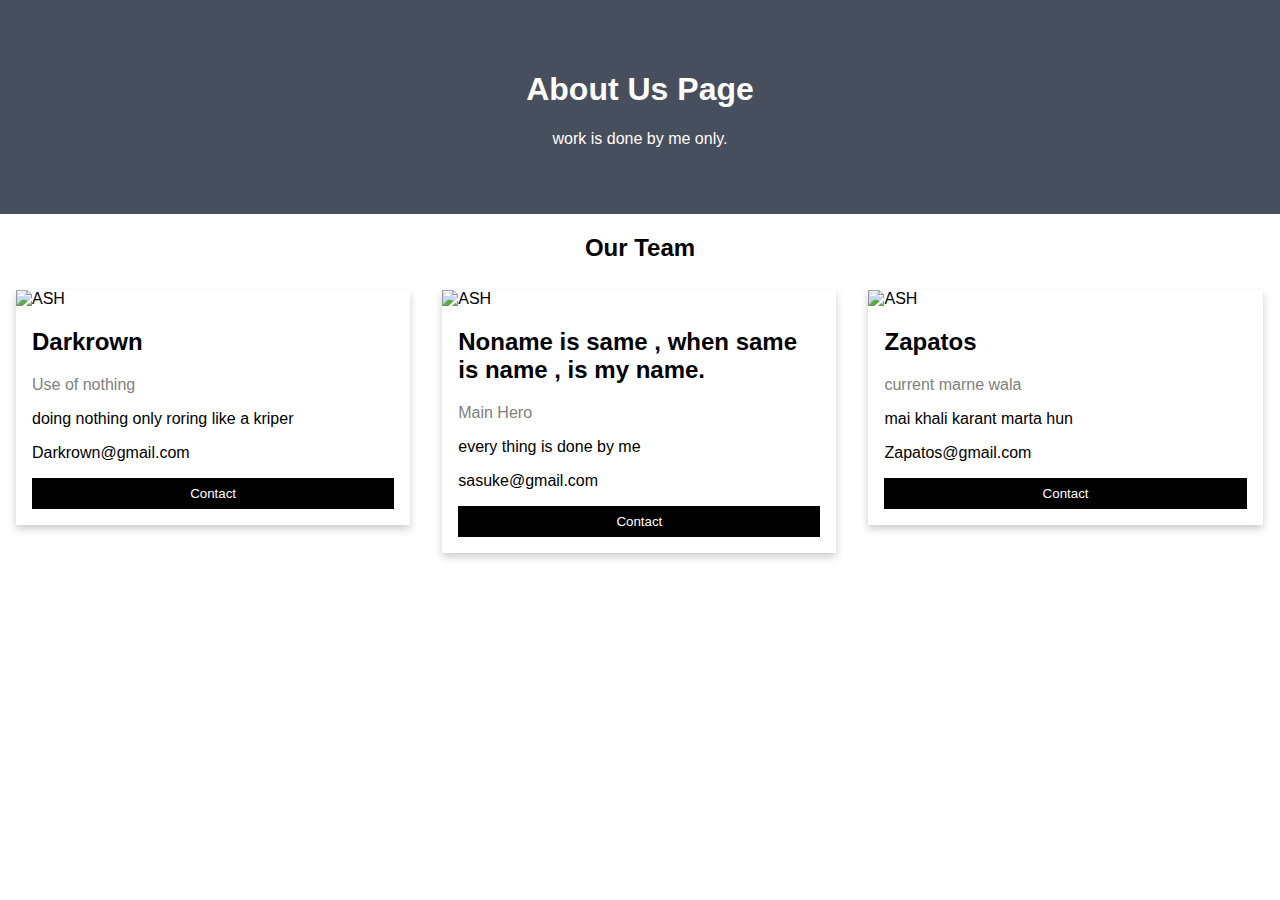
==== about.html @ 8a881b0a "first commit" ====
<!DOCTYPE html>
<html>
<head>
<meta name="viewport" content="width=device-width, initial-scale=1">
<style>
body {
  font-family: Arial, Helvetica, sans-serif;
  margin: 0;
}

html {
  box-sizing: border-box;
}

*, *:before, *:after {
  box-sizing: inherit;
}

.column {
  float: left;
  width: 33.3%;
  margin-bottom: 16px;
  padding: 0 8px;
}

.card {
  box-shadow: 0 4px 8px 0 rgba(0, 0, 0, 0.2);
  margin: 8px;
}

.about-section {
  padding: 50px;
  text-align: center;
  background-color: #474e5d;
  color: white;
}

.container {
  padding: 0 16px;
}

.container::after, .row::after {
  content: "";
  clear: both;
  display: table;
}

.title {
  color: grey;
}

.button {
  border: none;
  outline: 0;
  display: inline-block;
  padding: 8px;
  color: white;
  background-color: #000;
  text-align: center;
  cursor: pointer;
  width: 100%;
}

.button:hover {
  background-color: #555;
}

@media screen and (max-width: 650px) {
  .column {
    width: 100%;
    display: block;
  }
}
</style>
</head>
<body>

<div class="about-section">
  <h1>About Us Page</h1>
  <p>work is done by me only.</p>
  
</div>

<h2 style="text-align:center">Our Team</h2>
<div class="row">
  <div class="column">
    <div class="card">
      <img src="pictures\drakula.jpg" alt="ASH" style="width:100%">
      <div class="container">
        <h2>Darkrown</h2>
        <p class="title">Use of nothing</p>
        <p>doing nothing only roring like a kriper</p>
        <p>Darkrown@gmail.com</p>
       <a href="contact.html"> <p><button class="button">Contact</button></p></a>
      </div>
    </div>
  </div>

  <div class="column">
    <div class="card">
      <img src="pictures\download.jpg" alt="ASH" style="width:100%">
      <div class="container">
        <h2>Noname is same , when same is name , is my name. </h2>
        <p class="title">Main Hero</p>
        <p>every thing is done by me </p>
        <p>sasuke@gmail.com</p>
        <a href="contact.html"><p><button class="button">Contact</button></p>
        </a></div>
    </div>
  </div>
  
  <div class="column">
    <div class="card">
      <img src="pictures\hola.jpg" alt="ASH" style="width:100%">
      <div class="container">
        <h2>Zapatos</h2>
        <p class="title">current marne wala</p>
        <p>mai khali karant marta hun</p>
        <p>Zapatos@gmail.com</p>
        <a href="contact.html"><p><button class="button">Contact</button></p>
        </a></div>
    </div>
  </div>
</div>

</body>
</html>
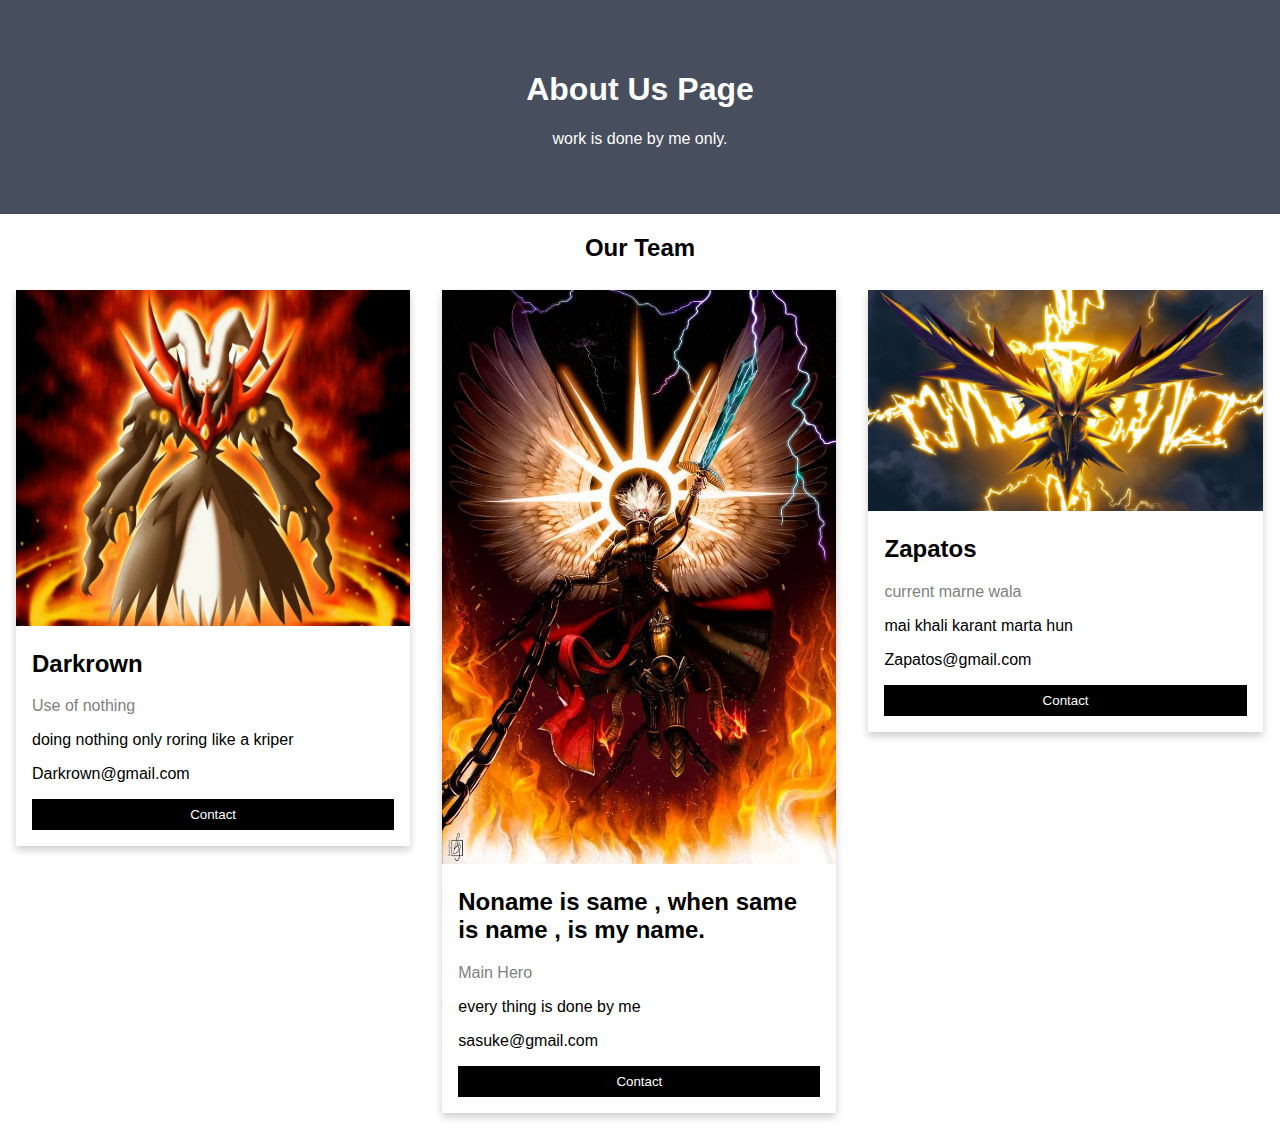
==== commit 6cbb2a8e: "updated to 0.2" ====
--- a/about.html
+++ b/about.html
@@ -85,7 +85,7 @@
 <div class="row">
   <div class="column">
     <div class="card">
-      <img src="pictures\drakula.jpg" alt="ASH" style="width:100%">
+      <img src="drakula.jpg" alt="ASH" style="width:100%">
       <div class="container">
         <h2>Darkrown</h2>
         <p class="title">Use of nothing</p>
@@ -98,7 +98,7 @@
 
   <div class="column">
     <div class="card">
-      <img src="pictures\download.jpg" alt="ASH" style="width:100%">
+      <img src="download.jpg" alt="ASH" style="width:100%">
       <div class="container">
         <h2>Noname is same , when same is name , is my name. </h2>
         <p class="title">Main Hero</p>
@@ -111,7 +111,7 @@
   
   <div class="column">
     <div class="card">
-      <img src="pictures\hola.jpg" alt="ASH" style="width:100%">
+      <img src="hola.jpg" alt="ASH" style="width:100%">
       <div class="container">
         <h2>Zapatos</h2>
         <p class="title">current marne wala</p>
